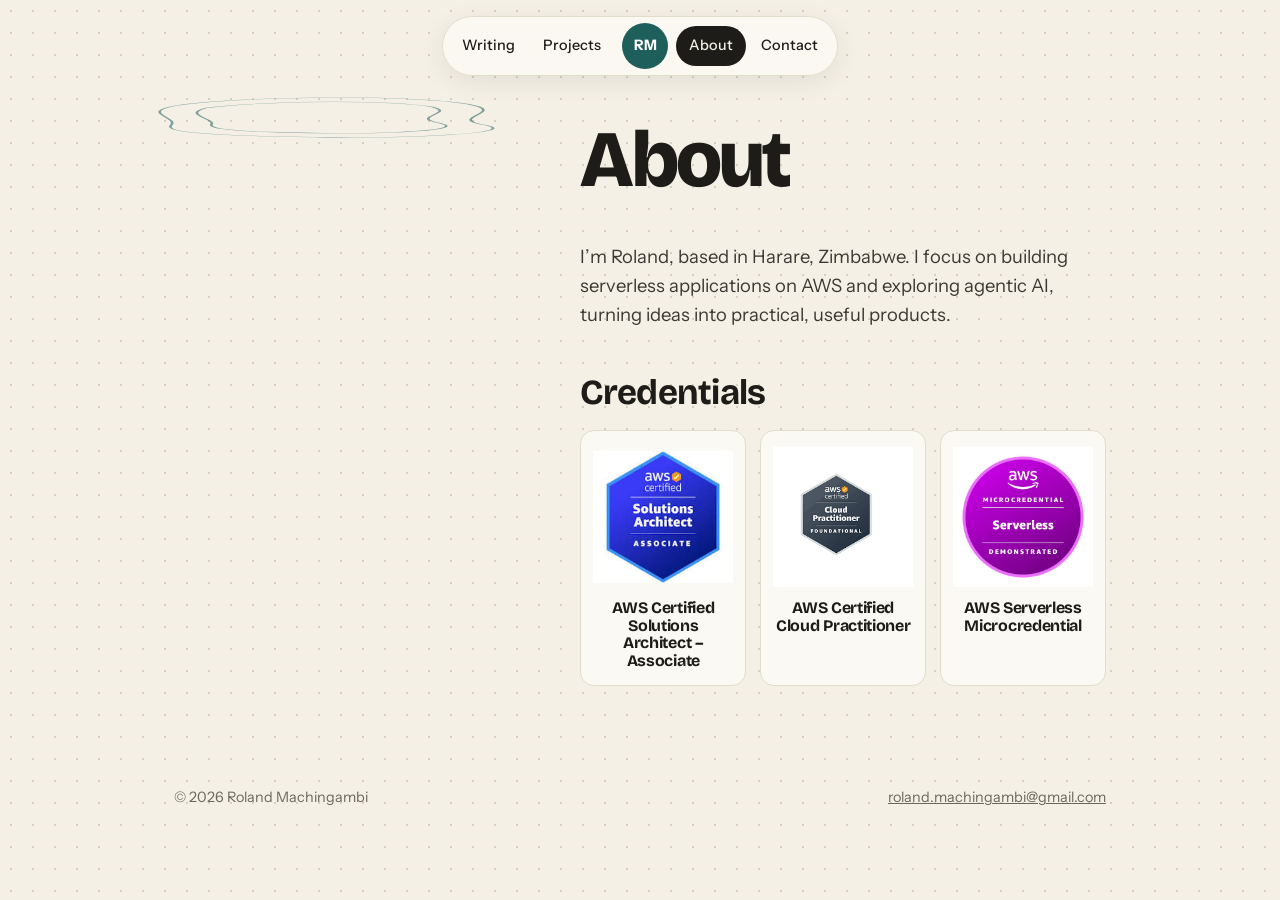
==== about.html @ 974d23a8 "first version of my portfolio" ====
<!DOCTYPE html>
<html lang="en">
<head>
<meta charset="utf-8">
<meta name="viewport" content="width=device-width, initial-scale=1">
<title>About – Roland Machingambi</title>
<meta name="description" content="About Roland Machingambi: building serverless applications on AWS and exploring agentic AI.">
<link rel="icon" href="data:image/svg+xml,%3Csvg xmlns=%27http://www.w3.org/2000/svg%27 viewBox=%270 0 100 100%27%3E%3Ctext y=%27.9em%27 font-size=%2790%27%3E%E2%98%81%EF%B8%8F%3C/text%3E%3C/svg%3E">
<link rel="preconnect" href="https://fonts.googleapis.com"><link rel="preconnect" href="https://fonts.gstatic.com" crossorigin><link href="https://fonts.googleapis.com/css2?family=Bricolage+Grotesque:opsz,wght@12..96,700;12..96,800&family=Instrument+Sans:wght@400;500;600&display=swap" rel="stylesheet">
<link rel="stylesheet" href="css/style.css">
</head>
<body>
<nav class="pill" aria-label="Main">
  <a class="nav" href="writing.html">Writing</a>
  <a class="nav" href="projects.html">Projects</a>
  <a class="avatar" href="index.html" aria-label="Home"><span aria-hidden="true">RM</span><img src="assets/headshot.jpg" alt="" onerror="this.style.display='none'"></a>
  <a class="nav" href="about.html" aria-current="page">About</a>
  <a class="nav" href="contact.html">Contact</a>
</nav>
<main>
<div class="about">
  <div class="portrait">
    <svg class="scribble" viewBox="0 0 400 500" preserveAspectRatio="none" aria-hidden="true">
      <path d="M40 120 C120 20 300 10 360 110 C410 200 330 260 380 340 C420 420 300 490 200 470 C110 455 20 440 30 340 C40 250 -10 200 40 120 Z M70 150 C150 60 280 70 320 140 C350 210 290 250 330 320 C360 390 270 440 200 425 C130 415 70 400 75 330 C80 270 40 220 70 150 Z"
        fill="none" stroke="#1f5f5b" stroke-width="3" stroke-linecap="round" stroke-linejoin="round" opacity=".55"/>
    </svg>
    <div class="frame"><img src="assets/headshot.jpg" alt="Portrait of Roland Machingambi" onerror="this.closest('.frame').hidden=true"></div>
  </div>

  <div>
    <h1>About</h1>
    <p class="lead">I’m Roland, based in Harare, Zimbabwe. I focus on building serverless applications on AWS and exploring agentic AI, turning ideas into practical, useful products.</p>

    <h2 style="margin-top:44px">Credentials</h2>
    <div class="credentials-grid">
      <article class="credential-card">
        <img src="assets/aws-solutions-architect-associate.jfif" alt="AWS Certified Solutions Architect – Associate badge" loading="lazy">
        <h3>AWS Certified Solutions Architect – Associate</h3>
      </article>
      <article class="credential-card">
        <img src="assets/aws-cloud-practitioner.png" alt="AWS Certified Cloud Practitioner badge" loading="lazy">
        <h3>AWS Certified Cloud Practitioner</h3>
      </article>
      <article class="credential-card">
        <img src="assets/aws-serverless-microcredential.jfif" alt="AWS Serverless microcredential badge" loading="lazy">
        <h3>AWS Serverless Microcredential</h3>
      </article>
    </div>
  </div>
</div>
</main>
<footer><span>© <span data-year></span> Roland Machingambi</span><span><a data-mail data-mail-text href="#"></a></span></footer>
<script src="js/content.js"></script>
<script src="js/main.js"></script>
</body></html>
---- css/style.css ----
:root{
  --bg:#f4f0e6; --ink:#1d1c19; --muted:#6b675c; --dot:#d6cfbd;
  --card:#fbf9f3; --line:#e2dccb; --accent:#1f5f5b;
}
*{box-sizing:border-box}
[hidden]{display:none!important}
html{scroll-behavior:smooth}
body{
  margin:0; color:var(--ink); background-color:var(--bg);
  background-image:radial-gradient(var(--dot) 1.2px,transparent 1.2px);
  background-size:22px 22px;
  font-family:"Instrument Sans",system-ui,-apple-system,"Segoe UI",sans-serif;
  font-size:17px; line-height:1.6;
}
h1,h2,h3{font-family:"Bricolage Grotesque","Instrument Sans",system-ui,sans-serif;line-height:1.1;margin:0 0 .5em;letter-spacing:-.02em}
h1{font-size:clamp(2.6rem,7.2vw,5rem);font-weight:800;letter-spacing:-.035em;line-height:1.02}
h2{font-size:clamp(1.6rem,3.5vw,2.2rem);font-weight:700}
h3{font-size:1.25rem;font-weight:700}
p{margin:0 0 1em;max-width:62ch}
a{color:var(--accent)}
a:focus-visible,button:focus-visible{outline:3px solid var(--accent);outline-offset:3px;border-radius:6px}

/* floating pill menu */
.pill{
  position:fixed;top:16px;left:50%;transform:translateX(-50%);z-index:10;
  display:flex;align-items:center;gap:2px;padding:6px;
  background:rgba(251,249,243,.92);backdrop-filter:blur(8px);
  border:1px solid var(--line);border-radius:999px;
  box-shadow:0 6px 24px rgba(40,35,20,.08);
}
.pill a.nav{padding:8px 13px;border-radius:999px;color:var(--ink);text-decoration:none;font-size:.9rem;font-weight:500;white-space:nowrap}
.pill a.nav:hover{background:#ece6d6}
.pill a.nav[aria-current="page"]{background:var(--ink);color:var(--bg)}
.avatar{
  position:relative;width:46px;height:46px;border-radius:50%;margin:0 6px;overflow:hidden;
  display:grid;place-items:center;background:var(--accent);color:#fff;
  font-weight:700;font-size:.9rem;text-decoration:none;flex:none;
}
.avatar img{position:absolute;inset:0;width:100%;height:100%;object-fit:cover}

main{max-width:980px;margin:0 auto;padding:120px 24px 70px}
.lead{font-size:1.15rem;color:#3b3933}
.muted{color:var(--muted)}

/* home */
.hero{display:grid;grid-template-columns:1.3fr .8fr;gap:48px;align-items:center;min-height:62vh}
.greet{font-size:1.1rem;font-weight:500;margin-bottom:14px}
.actions{display:flex;flex-wrap:wrap;gap:12px;margin-top:26px}
.btn{
  display:inline-block;padding:11px 20px;border-radius:999px;border:1.5px solid var(--ink);
  color:var(--ink);text-decoration:none;font-weight:600;font-size:.95rem;background:transparent;
}
.btn:hover{background:#ece6d6}
.btn.solid{background:var(--ink);color:var(--bg)}
.btn.solid:hover{background:#36342e}
.photo{
  margin:0;transform:rotate(4deg);opacity:.82;filter:saturate(.7);
  border:9px solid #fff;border-radius:6px;box-shadow:0 14px 34px rgba(40,35,20,.14);
  background:#e8e2d1;aspect-ratio:4/5;overflow:hidden;
}
.photo img{width:100%;height:100%;object-fit:cover;display:block}

/* sections */
.section{margin-top:72px}
.videos{display:grid;grid-template-columns:repeat(auto-fill,minmax(280px,1fr));gap:20px}
.video{aspect-ratio:16/9;border:0;width:100%;border-radius:12px;background:#e8e2d1}
.video-title{font-size:.95rem;margin:8px 0 0}

.cards{display:grid;grid-template-columns:repeat(auto-fill,minmax(300px,1fr));gap:20px}
.card{background:var(--card);border:1px solid var(--line);border-radius:14px;padding:24px}
.card p{margin-bottom:.8em}
.project-card{grid-column:1/-1}
.project-card>summary{display:flex;align-items:center;justify-content:space-between;gap:16px;cursor:pointer;list-style:none}
.project-card>summary::-webkit-details-marker{display:none}
.project-card>summary::after{content:"+";font-size:1.5rem;color:var(--accent);line-height:1}
.project-card[open]>summary::after{content:"−"}
.project-card>summary h2{margin:0;font-size:1.5rem}
.project-status{flex:none;padding:4px 10px;border-radius:999px;background:#e5eee8;color:#285d42;margin:0}
.project-details{margin-top:20px}
.architecture{margin:24px 0}
.architecture img{display:block;width:100%;height:auto;border:1px solid var(--line);border-radius:12px;background:#fff}
.architecture figcaption{margin-top:8px;color:var(--muted);font-size:.85rem}
.tags{display:flex;flex-wrap:wrap;gap:6px;margin:14px 0}
.tag{font-size:.8rem;padding:3px 10px;border-radius:999px;background:#ece6d6;color:#3b3933}
.status{font-size:.85rem;color:var(--muted);margin-bottom:8px}
.links{display:flex;flex-wrap:wrap;gap:16px;margin-top:6px}
.links a{font-weight:600}
.links a.btn{font-weight:600}

.contact-layout{display:grid;grid-template-columns:minmax(0,1.6fr) minmax(240px,.8fr);align-items:start;gap:24px}
.contact-card h2,.contact-aside h2{font-size:1.5rem}
.contact-card>.muted{margin-bottom:24px}
.contact-form{display:grid;gap:18px}
.form-row{display:grid;grid-template-columns:repeat(2,minmax(0,1fr));gap:16px}
.form-field{display:grid;gap:7px}
.form-field label{font-weight:600;font-size:.95rem}
.form-field input,.form-field textarea{width:100%;padding:12px 14px;border:1px solid #c9c2b2;border-radius:9px;background:#fffefa;color:var(--ink);font:inherit}
.form-field textarea{resize:vertical;min-height:150px}
.form-field input:focus,.form-field textarea:focus{outline:3px solid rgba(31,95,91,.2);border-color:var(--accent)}
.contact-form button{justify-self:start;cursor:pointer;font:inherit}
.contact-email{display:inline-block;font-weight:600;overflow-wrap:anywhere}
.contact-socials{display:flex;flex-wrap:wrap;gap:14px;margin-top:26px;padding-top:20px;border-top:1px solid var(--line)}

.posts{list-style:none;padding:0;margin:0}
.posts li{padding:18px 0;border-top:1px solid var(--line)}
.posts li:last-child{border-bottom:1px solid var(--line)}
.posts .date{font-size:.85rem;color:var(--muted)}
.posts a{font-weight:700;font-size:1.1rem}

/* about */
.about{display:grid;grid-template-columns:.8fr 1.2fr;gap:56px;align-items:start}
.portrait{position:relative;max-width:300px}
.scribble{position:absolute;left:-30px;top:-26px;width:calc(100% + 60px);height:calc(100% + 46px);z-index:0}
.portrait .frame{position:relative;z-index:1;aspect-ratio:4/5;border-radius:50% 50% 46% 46%/42% 42% 58% 58%;overflow:hidden;background:#e8e2d1}
.portrait img{width:100%;height:100%;object-fit:cover;display:block}
.credentials-grid{display:grid;grid-template-columns:repeat(3,minmax(0,1fr));gap:14px}
.credential-card{display:flex;flex-direction:column;align-items:center;gap:12px;padding:16px 12px;background:var(--card);border:1px solid var(--line);border-radius:14px;text-align:center}
.credential-card img{display:block;width:100%;max-width:180px;aspect-ratio:1;object-fit:contain}
.credential-card h3{margin:0;font-size:1rem}

footer{max-width:980px;margin:0 auto;padding:30px 24px 50px;color:var(--muted);font-size:.9rem;display:flex;flex-wrap:wrap;gap:8px 24px;justify-content:space-between}
footer a{color:var(--muted)}

@media (max-width:760px){
  body{font-size:16px}
  .pill a.nav{padding:8px 9px;font-size:.82rem}
  .avatar{width:42px;height:42px;margin:0 3px}
  main{padding-top:104px}
  .hero,.about{grid-template-columns:1fr;gap:36px}
  .contact-layout,.form-row{grid-template-columns:1fr}
  .hero{min-height:0}
  .photo{max-width:260px;margin:0 auto}
  .portrait{margin:20px auto 0}
  .credentials-grid{grid-template-columns:repeat(auto-fit,minmax(145px,1fr))}
}
@media (prefers-reduced-motion:reduce){html{scroll-behavior:auto}}
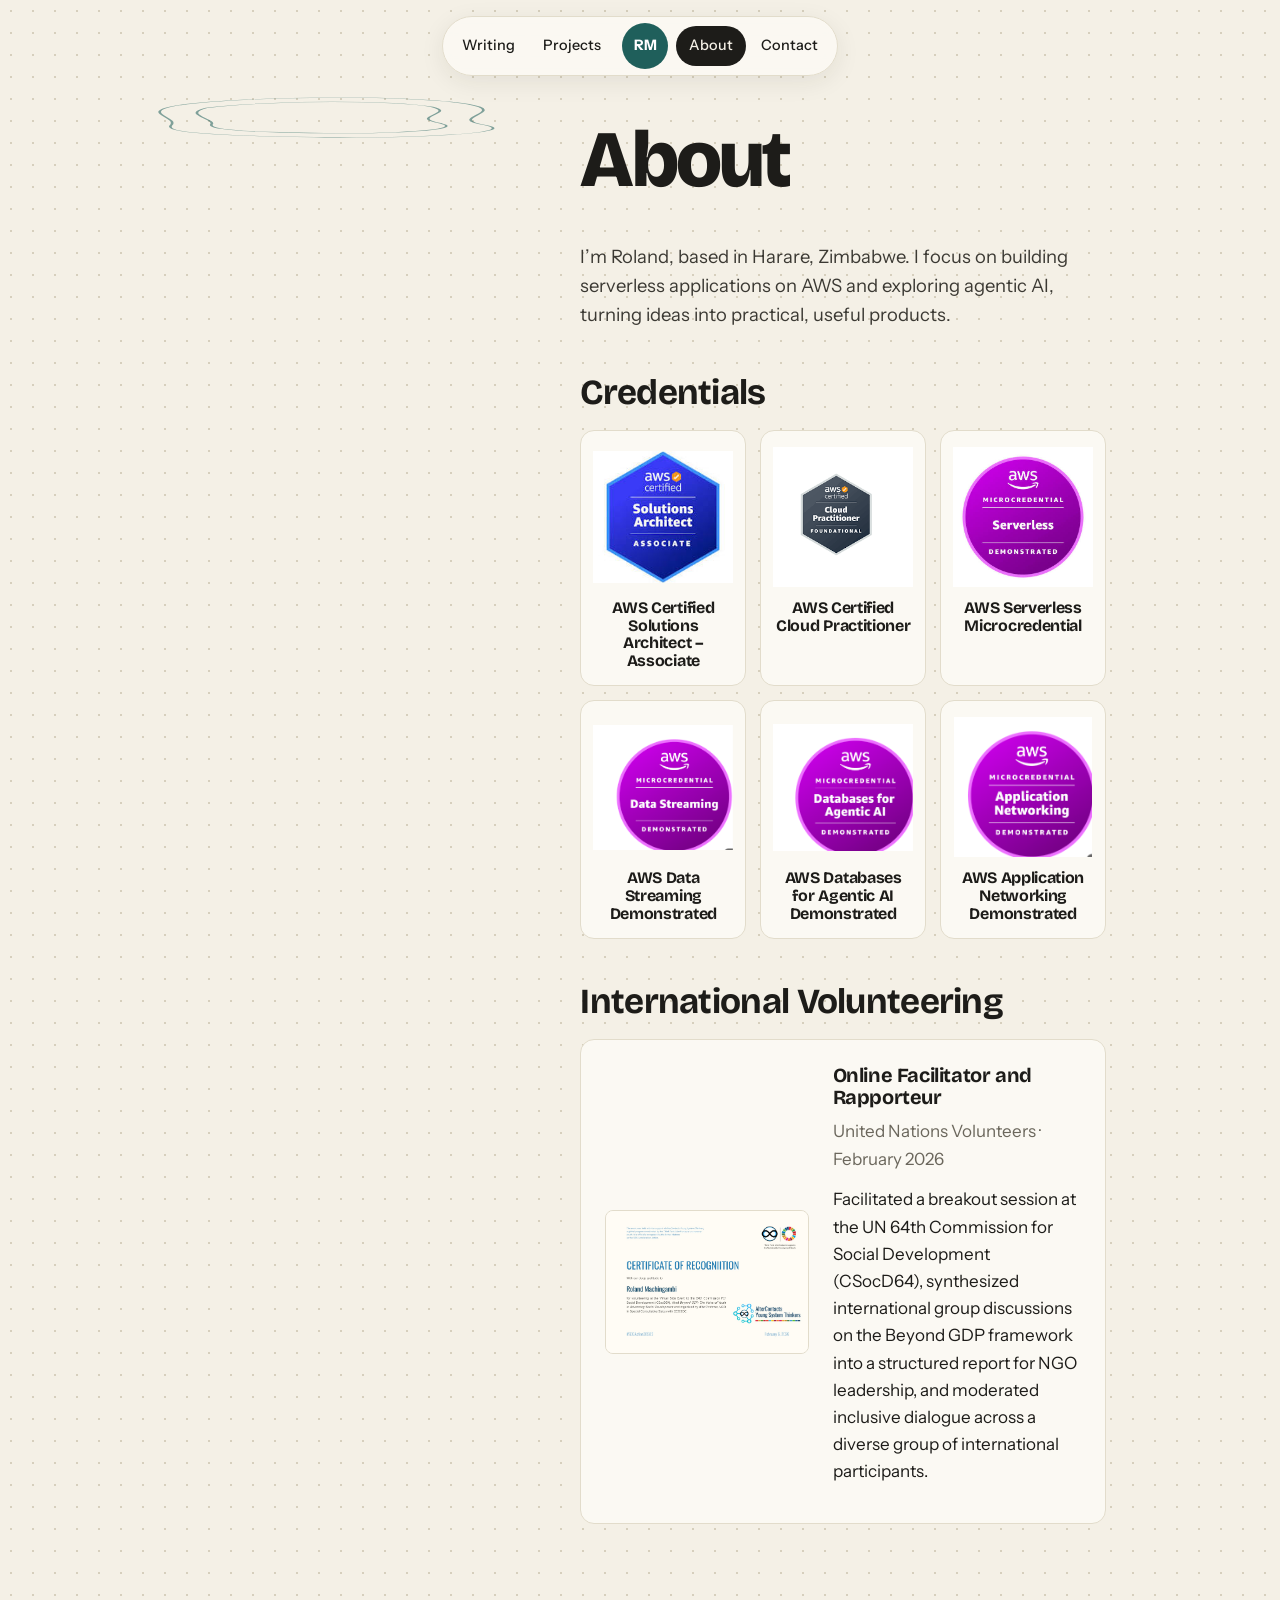
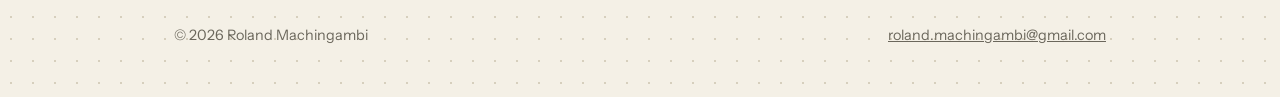
==== commit 7befc024: "Publish portfolio profile and credentials updates Co-authored-by: Copilot <223556219+Copilot@users.n" ====
--- a/about.html
+++ b/about.html
@@ -45,7 +45,29 @@
         <img src="assets/aws-serverless-microcredential.jfif" alt="AWS Serverless microcredential badge" loading="lazy">
         <h3>AWS Serverless Microcredential</h3>
       </article>
+      <article class="credential-card">
+        <img src="assets/aws-data-streaming-demonstrated.png" alt="AWS Data Streaming Demonstrated badge" loading="lazy">
+        <h3>AWS Data Streaming Demonstrated</h3>
+      </article>
+      <article class="credential-card">
+        <img src="assets/aws-databases-agentic-ai-demonstrated.png" alt="AWS Databases for Agentic AI Demonstrated badge" loading="lazy">
+        <h3>AWS Databases for Agentic AI Demonstrated</h3>
+      </article>
+      <article class="credential-card">
+        <img src="assets/aws-application-networking-demonstrated.png" alt="AWS Application Networking Demonstrated badge" loading="lazy">
+        <h3>AWS Application Networking Demonstrated</h3>
+      </article>
     </div>
+
+    <h2 style="margin-top:44px">International Volunteering</h2>
+    <article class="card volunteer-card">
+      <img src="assets/un-volunteer-certificate.jpg" alt="Certificate of Recognition for volunteering at the CSocD64 virtual side event">
+      <div>
+        <h3>Online Facilitator and Rapporteur</h3>
+        <p class="muted">United Nations Volunteers · February 2026</p>
+        <p>Facilitated a breakout session at the UN 64th Commission for Social Development (CSocD64), synthesized international group discussions on the Beyond GDP framework into a structured report for NGO leadership, and moderated inclusive dialogue across a diverse group of international participants.</p>
+      </div>
+    </article>
   </div>
 </div>
 </main>
--- a/css/style.css
+++ b/css/style.css
@@ -43,7 +43,11 @@
 .muted{color:var(--muted)}
 
 /* home */
-.hero{display:grid;grid-template-columns:1.3fr .8fr;gap:48px;align-items:center;min-height:62vh}
+.hero{display:flex;align-items:center;justify-content:space-between;gap:2rem;min-height:62vh}
+.hero-text{flex:1}
+.hero-photo-wrapper{position:relative;flex-shrink:0;width:320px;height:420px}
+.hero-photo-wrapper svg{position:absolute;inset:-24px;width:calc(100% + 48px);height:calc(100% + 48px);z-index:0}
+.hero-photo{position:relative;z-index:1;width:100%;height:100%;object-fit:cover;object-position:center top;border-radius:16px}
 .greet{font-size:1.1rem;font-weight:500;margin-bottom:14px}
 .actions{display:flex;flex-wrap:wrap;gap:12px;margin-top:26px}
 .btn{
@@ -53,13 +57,6 @@
 .btn:hover{background:#ece6d6}
 .btn.solid{background:var(--ink);color:var(--bg)}
 .btn.solid:hover{background:#36342e}
-.photo{
-  margin:0;transform:rotate(4deg);opacity:.82;filter:saturate(.7);
-  border:9px solid #fff;border-radius:6px;box-shadow:0 14px 34px rgba(40,35,20,.14);
-  background:#e8e2d1;aspect-ratio:4/5;overflow:hidden;
-}
-.photo img{width:100%;height:100%;object-fit:cover;display:block}
-
 /* sections */
 .section{margin-top:72px}
 .videos{display:grid;grid-template-columns:repeat(auto-fill,minmax(280px,1fr));gap:20px}
@@ -75,8 +72,13 @@
 .project-card>summary::after{content:"+";font-size:1.5rem;color:var(--accent);line-height:1}
 .project-card[open]>summary::after{content:"−"}
 .project-card>summary h2{margin:0;font-size:1.5rem}
+.project-heading{min-width:0}
+.project-tagline{margin:5px 0 0;color:var(--muted);font-size:.95rem}
 .project-status{flex:none;padding:4px 10px;border-radius:999px;background:#e5eee8;color:#285d42;margin:0}
 .project-details{margin-top:20px}
+.project-features{margin:1rem 0}
+.project-features h3{margin:0;font-size:1rem}
+.project-features ul{margin:.5rem 0 0;padding-left:1.25rem}
 .architecture{margin:24px 0}
 .architecture img{display:block;width:100%;height:auto;border:1px solid var(--line);border-radius:12px;background:#fff}
 .architecture figcaption{margin-top:8px;color:var(--muted);font-size:.85rem}
@@ -117,6 +119,8 @@
 .credential-card{display:flex;flex-direction:column;align-items:center;gap:12px;padding:16px 12px;background:var(--card);border:1px solid var(--line);border-radius:14px;text-align:center}
 .credential-card img{display:block;width:100%;max-width:180px;aspect-ratio:1;object-fit:contain}
 .credential-card h3{margin:0;font-size:1rem}
+.volunteer-card{display:grid;grid-template-columns:minmax(0,.9fr) minmax(0,1.1fr);align-items:center;gap:24px}
+.volunteer-card img{display:block;width:100%;height:auto;border:1px solid var(--line);border-radius:8px}
 
 footer{max-width:980px;margin:0 auto;padding:30px 24px 50px;color:var(--muted);font-size:.9rem;display:flex;flex-wrap:wrap;gap:8px 24px;justify-content:space-between}
 footer a{color:var(--muted)}
@@ -126,11 +130,15 @@
   .pill a.nav{padding:8px 9px;font-size:.82rem}
   .avatar{width:42px;height:42px;margin:0 3px}
   main{padding-top:104px}
-  .hero,.about{grid-template-columns:1fr;gap:36px}
+  .about{grid-template-columns:1fr;gap:36px}
+  .volunteer-card{grid-template-columns:1fr}
   .contact-layout,.form-row{grid-template-columns:1fr}
   .hero{min-height:0}
-  .photo{max-width:260px;margin:0 auto}
   .portrait{margin:20px auto 0}
   .credentials-grid{grid-template-columns:repeat(auto-fit,minmax(145px,1fr))}
 }
+@media (max-width:768px){
+  .hero{flex-direction:column}
+  .hero-photo-wrapper{width:100%;height:300px}
+}
 @media (prefers-reduced-motion:reduce){html{scroll-behavior:auto}}
